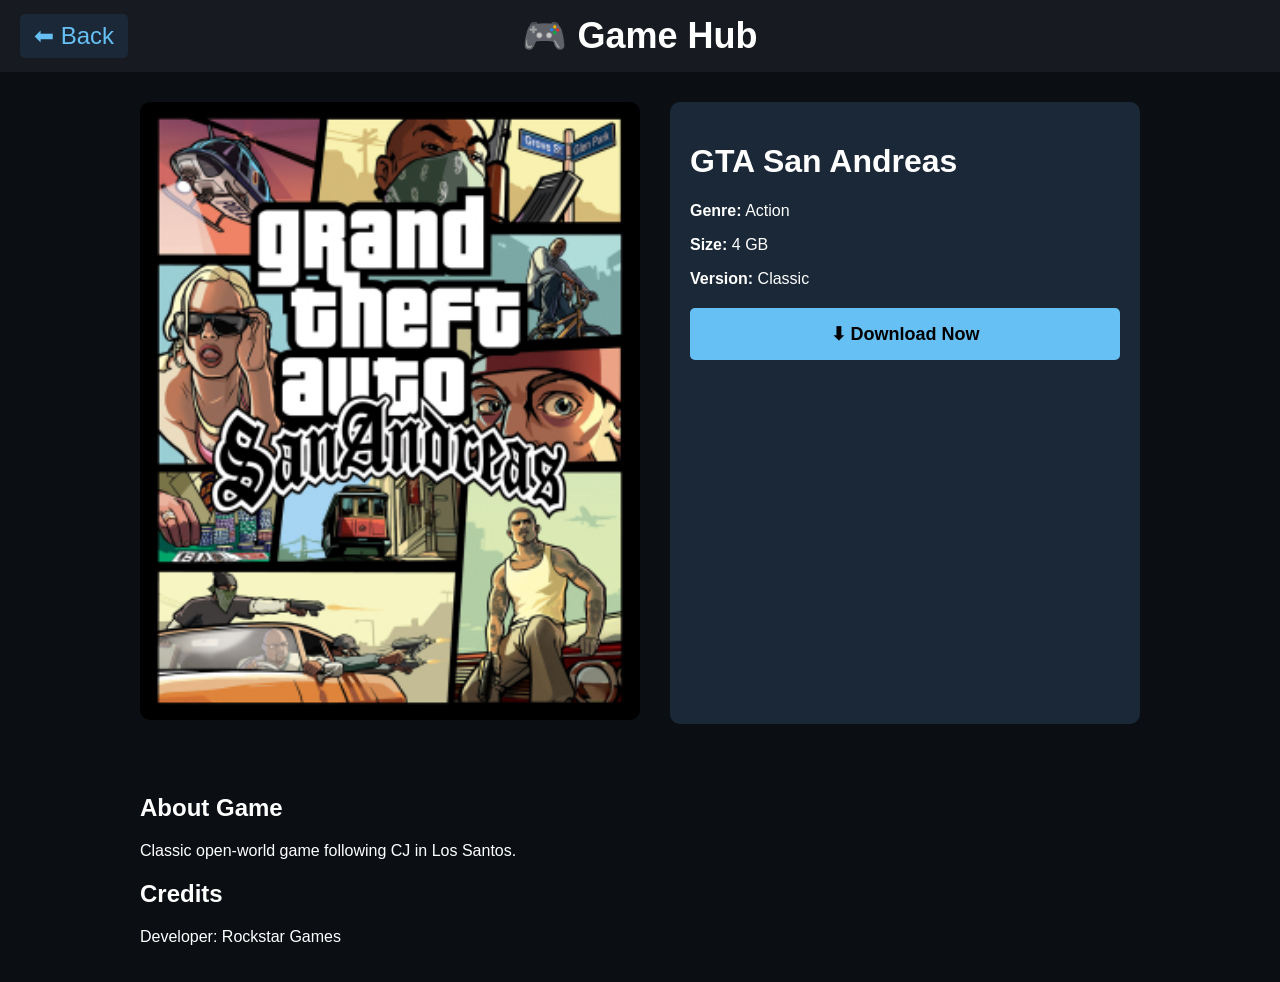
==== website/gtasa.html @ e926d142 "Nice" ====
<!DOCTYPE html>
<html>
<head>
<title>GTA San Andreas</title>
<link rel="stylesheet" href="style.css">
</head>
<body>

<header class="topbar">
  <a href="index.html" class="back-btn">⬅ Back</a>
  <h2>🎮 Game Hub</h2>
</header>

<div class="game-container">
  <div class="game-image">
    <img src="material/GTASABOX.jpg">
  </div>

  <div class="game-info">
    <h1>GTA San Andreas</h1>
    <p><b>Genre:</b> Action</p>
    <p><b>Size:</b> 4 GB</p>
    <p><b>Version:</b> Classic</p>

    <a class="download-btn" href="#">⬇ Download Now</a>
  </div>
</div>

<div class="desc">
  <h2>About Game</h2>
  <p>Classic open-world game following CJ in Los Santos.</p>

  <h2>Credits</h2>
  <p>Developer: Rockstar Games</p>
</div>

</body>
</html>
---- website/style.css ----
body {
  margin: 0;
  font-family: 'Segoe UI', sans-serif;
  background: #0b0f14;
  color: white;
}
header {
  background: #171a21;
  padding: 15px;
  text-align: center;
  font-size: 24px;
}
.container {
  display: grid;
  grid-template-columns: repeat(auto-fill, minmax(260px, 1fr));
  gap: 20px;
  padding: 20px;
}

.card {
  background: #1b2838;
  margin: 15px;
  border-radius: 10px;
  overflow: hidden;
  width: 260px;
  transition: 0.3s;

  display: flex;
  flex-direction: column;
  justify-content: space-between; /* 🔥 FIX */
  height: 100%;
}

.card img {
  width: 100%;
  height: 140px;       /* 🔥 FIX: uniform size */
  object-fit: cover;   /* 🔥 FIX: no stretching */
}

.card-content {
  padding: 12px;
}
.btn {
  display: inline-block;
  margin: 10px;
  padding: 10px;
  background: #66c0f4;
  color: black;
  text-decoration: none;
  border-radius: 5px;
  text-align:center;
}
.game-container {
  display: flex;
  gap: 30px;
  padding: 30px;
  max-width: 1000px;
  margin: auto;
}

.game-image img {
  width: 500px;
  border-radius: 10px;
}

.game-info {
  background: #1b2838;
  padding: 20px;
  border-radius: 10px;
  flex: 1;
}

.download-btn {
  display: block;
  margin-top: 20px;
  padding: 15px;
  background: #66c0f4;
  color: black;
  text-align: center;
  text-decoration: none;
  border-radius: 5px;
  font-size: 18px;
  font-weight: bold;
  transition: 0.3s;
}

.download-btn:hover {
  background: #417a9b;
  color: white;
}

.desc {
  max-width: 1000px;
  margin: auto;
  padding: 20px;
}
.topbar {
  display: flex;
  align-items: center;
  justify-content: center;
  background: #171a21;
  padding: 15px;

  position: sticky;  /* 🔥 THIS */
  top: 0;            /* stick to top */
  z-index: 1000;     /* stay above everything */
}

.topbar h2 {
  margin: 0;
}

.back-btn {
  position: absolute;
  left: 20px;
  background: #1b2838;
  color: #66c0f4;
  padding: 8px 14px;
  border-radius: 5px;
  text-decoration: none;
  transition: 0.3s;
}

.back-btn:hover {
  background: #66c0f4;
  color: black;
}
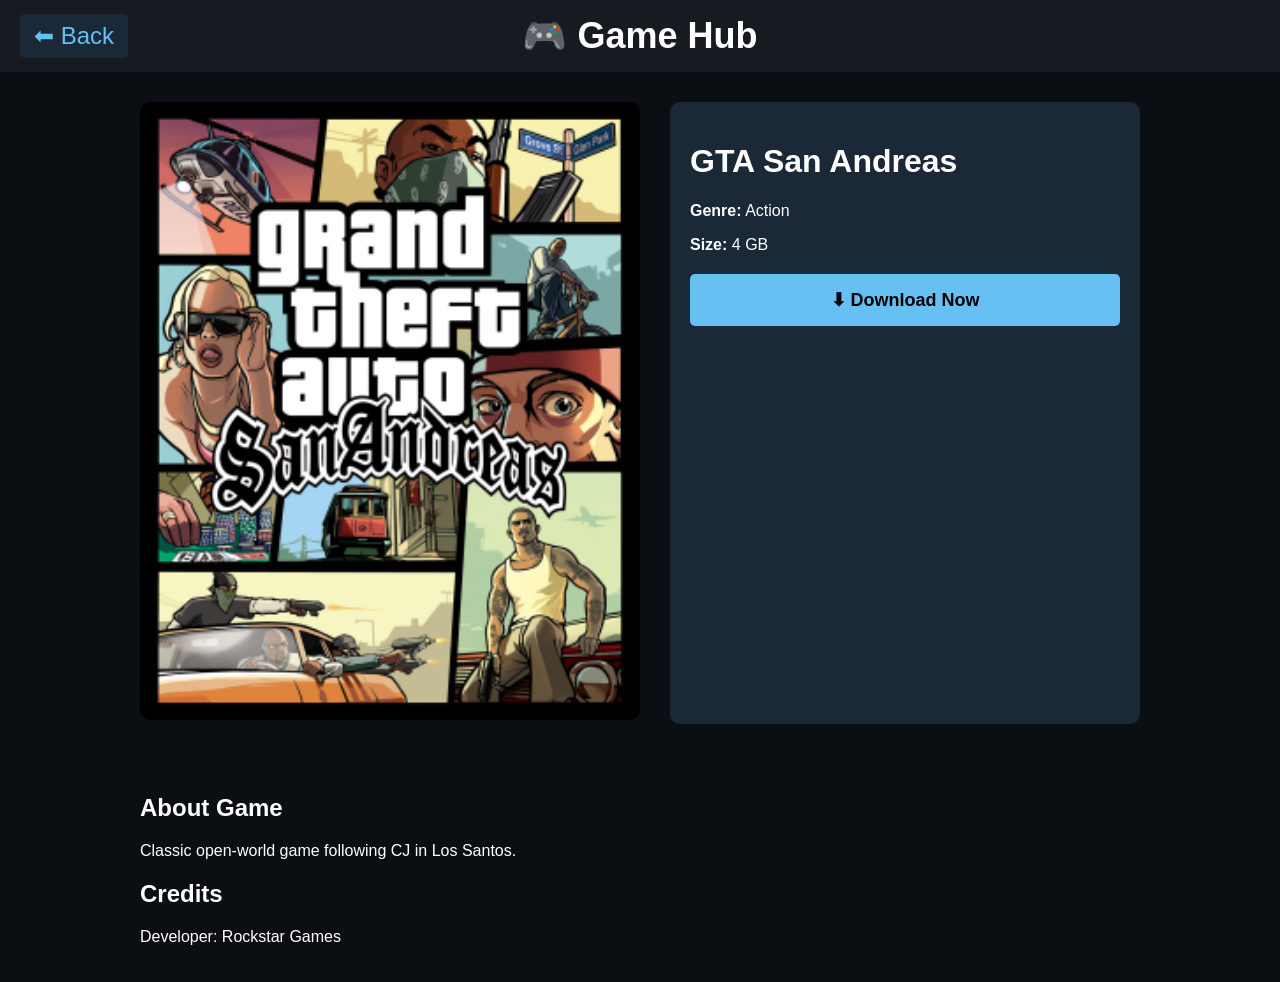
==== commit 640fee6e: "nice1" ====
--- a/website/gtasa.html
+++ b/website/gtasa.html
@@ -20,7 +20,6 @@
     <h1>GTA San Andreas</h1>
     <p><b>Genre:</b> Action</p>
     <p><b>Size:</b> 4 GB</p>
-    <p><b>Version:</b> Classic</p>
 
     <a class="download-btn" href="#">⬇ Download Now</a>
   </div>
